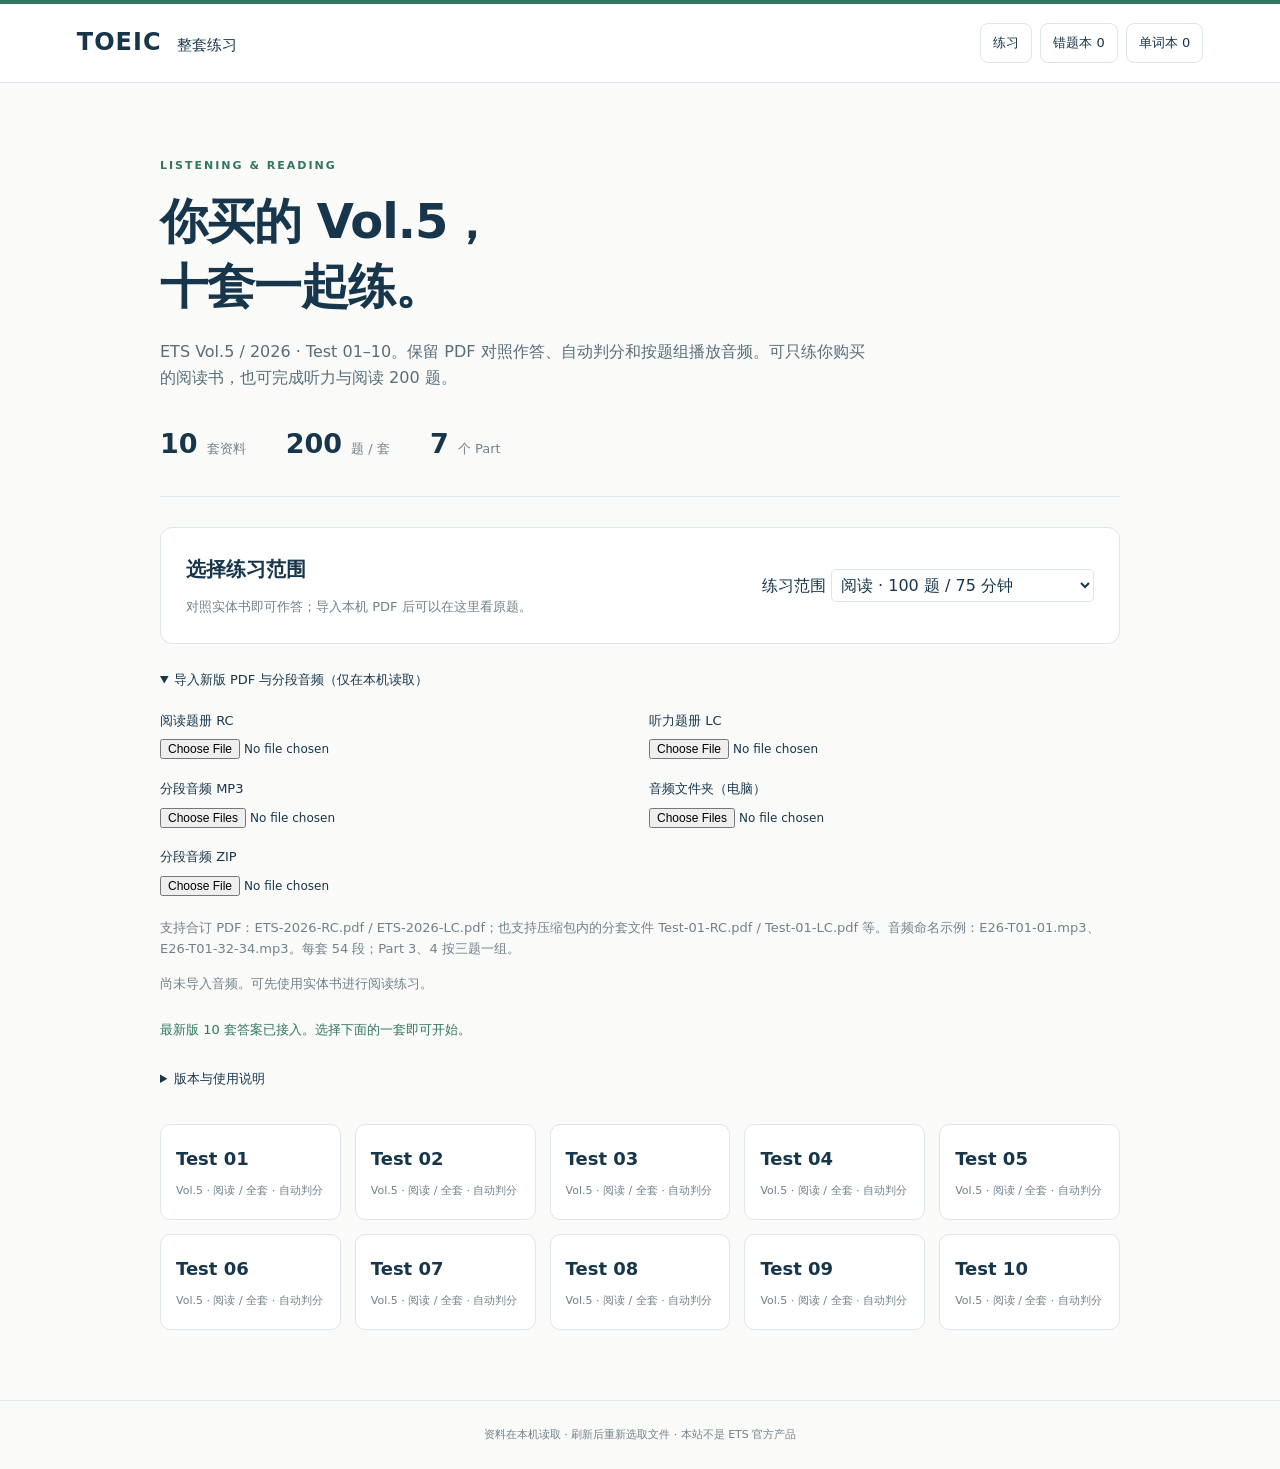
==== pdf.html @ 8743866d "Import original TOEIC Vol.5 practice site Co-Authored-By: Claude Opus 5.5 <noreply@anthropic.com>" ====
<!doctype html><html lang="zh-CN"><head><meta charset="utf-8"><meta name="viewport" content="width=device-width,initial-scale=1"><meta name="robots" content="noindex,nofollow"><title>托业 Vol.5 / 2026 · 十套练习</title><link rel="stylesheet" href="style.css"><link rel="stylesheet" href="notebooks.css"></head><body>
<header><a class="brand" href="#">TOEIC<span>整套练习</span></a><nav class="study-nav" aria-label="学习功能"><button id="nav-practice">练习</button><button id="nav-wrong">错题本 0</button><button id="nav-words">单词本 0</button></nav></header>
<main><p id="notebook-storage-status" class="notice warning notebook-banner" role="status"></p><section id="welcome"><div class="eyebrow">LISTENING & READING</div><h1>你买的 Vol.5，<br>十套一起练。</h1><p class="lead">ETS Vol.5 / 2026 · Test 01–10。保留 PDF 对照作答、自动判分和按题组播放音频。可只练你购买的阅读书，也可完成听力与阅读 200 题。</p><div class="facts"><span><strong>10</strong> 套资料</span><span><strong>200</strong> 题 / 套</span><span><strong>7</strong> 个 Part</span></div>
<div class="load-card"><div><h2>选择练习范围</h2><p>对照实体书即可作答；导入本机 PDF 后可以在这里看原题。</p></div><label>练习范围 <select id="practice-mode"><option value="RC">阅读 · 100 题 / 75 分钟</option><option value="FULL">听力＋阅读 · 200 题 / 120 分钟</option></select></label></div>
<details class="source-note import-note" open><summary>导入新版 PDF 与分段音频（仅在本机读取）</summary><div class="import-grid"><label>阅读题册 RC<input id="book-rc" type="file" accept=".pdf" aria-label="导入新版阅读 PDF"></label><label>听力题册 LC<input id="book-lc" type="file" accept=".pdf" aria-label="导入新版听力 PDF"></label><label>分段音频 MP3<input id="audio-import" type="file" accept=".mp3" multiple aria-label="导入分段 MP3"></label><label>音频文件夹（电脑）<input id="audio-folder" type="file" webkitdirectory multiple aria-label="导入音频文件夹"></label><label>分段音频 ZIP<input id="audio-zip" type="file" accept=".zip" aria-label="导入分段音频 ZIP"></label></div><p>支持合订 PDF：ETS-2026-RC.pdf / ETS-2026-LC.pdf；也支持压缩包内的分套文件 Test-01-RC.pdf / Test-01-LC.pdf 等。音频命名示例：E26-T01-01.mp3、E26-T01-32-34.mp3。每套 54 段；Part 3、4 按三题一组。</p><p id="audio-import-status" role="status">尚未导入音频。可先使用实体书进行阅读练习。</p></details>
<p id="load-status" role="status" class="notice">最新版 10 套答案已接入。选择下面的一套即可开始。</p>
<details class="source-note"><summary>版本与使用说明</summary><p>对应你照片中的 ETS 토익 정기시험 기출문제집 5 1000 RC，以及配套 LC。出版社出版日期：2025 年 12 月 15 日，市场称 2026 版。每套 LC 100 题＋RC 100 题。</p><p>答案从 2026 配套答案页整理；答案页二维码已核对到 YBM 官方“기출 5 LC / RC”课程。扫描件不含版权页，未逐页与出版社原稿比对。判分结果供学习核对。</p><p><a href="https://www.ybmbooks.com/book/book_view.asp?seq=2999" target="_blank" rel="noopener">YBM 阅读书与学习资料 ↗</a> · <a href="https://www.ybmbooks.com/book/book_view.asp?seq=2998" target="_blank" rel="noopener">YBM 听力书与配套音频 ↗</a></p><p>网站不存储或上传题册、音频；刷新后需重新选取文件。旧版 2023 文件不会自动匹配新版答案。</p></details><div id="test-list" class="test-list"></div></section>
<section id="practice" hidden><div class="session-head"><button id="back">← 套题目录</button><div><div class="eyebrow">ETS VOL.5 / 2026 · LISTENING & READING</div><h1 id="test-title">Test 01</h1></div><span id="clock" class="clock">120:00</span></div><div class="session-tools"><button id="start" class="primary">开始计时</button><button id="pause">暂停计时</button><button id="submit">交卷自动判分</button><label class="remember-label"><input id="remember-blanks" type="checkbox">把未答题也记入错题本</label><span id="answered">已答 0 / 200</span></div><p id="session-status" role="status" class="notice">对照题册作答。原答案在交卷后显示。</p>
<div class="workspace"><section class="paper"><div class="paper-head"><h2>原题册</h2><label>题册 <select id="pdf-section"><option value="RC">阅读 RC</option><option value="LC">听力 LC</option></select></label><a id="open-paper" target="_blank" rel="noopener">单独打开题册 ↗</a></div><p id="pdf-page-note" class="notice"></p><iframe id="paper-frame" title="当前套题题册"></iframe><p class="small">若手机不能显示内嵌 PDF，请点“单独打开题册”，再返回答题。</p><div class="audio-bar"><audio id="listening" hidden></audio><label>语速 <select id="rate"><option value="0.8">0.8×</option><option value="1" selected>1.0×</option><option value="1.15">1.15×</option></select></label></div><section class="segmented-audio"><h3>分段听力</h3><div class="segment-controls"><button id="play-question" class="primary" disabled>▶ 播放本题</button><button id="previous-segment" disabled>上一段</button><button id="next-segment" disabled>下一段</button><label><input id="segment-loop" type="checkbox">循环本段</label></div><audio id="segment-audio" controls preload="metadata" hidden aria-label="本题分段播放器"></audio><p id="segment-status" class="notice" role="status"></p><details><summary>按题号选择片段（Part 3、4按三题一组）</summary><div id="segment-list"></div></details></section></section>
<section class="answer-panel"><div id="parts" class="parts"></div><div class="question-head"><h2 id="question-label">第 1 题</h2><div class="note-actions"><button id="add-current-word">＋ 记单词</button><button id="mark" aria-pressed="false">标记难题</button></div></div><p class="small">题目与选项以左侧原题册及听力为准。</p><div id="choices" class="choices" role="group" aria-label="作答选项"></div><div class="question-nav"><button id="previous">← 上一题</button><button id="clear-answer">清除选择</button><button id="next">下一题 →</button></div><p id="question-feedback" class="notice"></p><div class="map-head"><h3>答题卡</h3><label><input id="marked-only" type="checkbox">只看标记</label></div><div class="map-legend"><span>空白：未答</span><span>绿点：已答</span><span>角标：标记</span></div><div id="question-map" class="question-map"></div></section></div>
<section id="review" class="review" hidden><div class="review-head"><div><div class="eyebrow">REVIEW</div><h2>成绩与错题</h2><p id="review-summary"></p><p id="saved-wrong-status" role="status" class="notice"></p><div id="part-scores" class="part-scores"></div><p id="section-scores"></p></div><button id="retry" class="primary">重做错题</button></div><p>交卷自动判分；错误与未答题会自动标记。显示原始正确题数及正确率，不换算官方托业分数。</p><div class="review-tools"><button id="show-key" hidden>查看原答案</button><button id="hide-key" hidden>隐藏答案</button></div><img id="key-image" alt="本套原答案图片" hidden><details id="manual-grade"><summary>未匹配答案？导入文本核对</summary><p class="small">粘贴 200 个 A/B/C/D（按题号顺序），或“1 B、2 D…”这样的编号答案。</p><textarea id="key-text" rows="5" aria-label="答案文本" placeholder="1 B&#10;2 D&#10;…"></textarea><button id="grade">按文本答案核对</button><p id="grade-status" role="status"></p></details></section>
</section><section id="study-library" hidden>
<div id="library-eyebrow" class="eyebrow">MY NOTEBOOKS</div><h1 id="library-title" class="notebook-title">把错过的，学会。</h1>
<p class="notebook-intro">交卷留下错题，读题积累单词。复习时回到原题，再听一遍、再做一次。</p>
<div class="notebook-tools"><button id="export-notebooks">导出学习备份</button><label class="file-button">导入学习备份<input id="import-notebooks" type="file" accept=".json,application/json" aria-label="导入学习备份"></label></div>
<p class="backup-help">错题和单词会保存在当前浏览器，刷新后仍在。换电脑前导出 JSON，在另一台电脑导入；重复导入会合并记录。尚未启用自动云同步。</p>
<p id="notebook-status" class="notice" role="status"></p>
<section id="wrong-library"><div class="notebook-filters"><label>套题 <select id="wrong-test-filter"><option value="0">全部套题</option><option value="1">Test 01</option><option value="2">Test 02</option><option value="3">Test 03</option><option value="4">Test 04</option><option value="5">Test 05</option><option value="6">Test 06</option><option value="7">Test 07</option><option value="8">Test 08</option><option value="9">Test 09</option><option value="10">Test 10</option></select></label><label>状态 <select id="wrong-status-filter"><option value="active">待复习</option><option value="mastered">已掌握</option><option value="all">全部</option></select></label><input id="wrong-search" type="search" placeholder="搜索题号、套题或笔记" aria-label="搜索错题"></div><p id="wrong-summary" class="notice"></p><div id="wrong-list"></div></section>
<section id="word-library" hidden><form id="word-form" class="word-form"><h2>记一个单词或短语</h2><div class="word-fields"><label>单词 / 短语<input id="word-term" required maxlength="120" autocomplete="off" placeholder="例如：reschedule"></label><label>中文释义<input id="word-meaning" maxlength="2000" placeholder="你在题目中遇到的意思"></label><label class="wide">例句<textarea id="word-example" rows="2" maxlength="3000" placeholder="记下原句或自己的例句"></textarea></label><label class="wide">笔记<textarea id="word-note" rows="2" maxlength="3000" placeholder="词根、搭配或容易混淆的词"></textarea></label><label>来源套题<select id="word-test"><option value="0">自选单词</option><option value="1">Test 01</option><option value="2">Test 02</option><option value="3">Test 03</option><option value="4">Test 04</option><option value="5">Test 05</option><option value="6">Test 06</option><option value="7">Test 07</option><option value="8">Test 08</option><option value="9">Test 09</option><option value="10">Test 10</option></select></label><label>来源题号（可选）<input id="word-question" type="number" min="1" max="200" placeholder="1–200"></label></div><div class="note-actions"><button id="word-save" type="submit" class="primary">加入单词本</button><button id="word-cancel" type="button" hidden>取消编辑</button></div></form>
<div class="notebook-filters"><input id="word-search" type="search" placeholder="搜索单词、释义或笔记" aria-label="搜索单词"><label>状态 <select id="word-status-filter"><option value="all">全部</option><option value="active">学习中</option><option value="mastered">已掌握</option></select></label><label><input id="word-hide-meanings" type="checkbox">遮住释义，自测</label></div><p id="word-summary" class="notice"></p><div id="word-list"></div></section></section></main><footer>资料在本机读取 · 刷新后重新选取文件 · 本站不是 ETS 官方产品</footer><script src="keys-ets2026.js"></script><script src="app-2026.js"></script><script src="notebooks.js"></script><script src="split-book-fingerprints.js"></script><script src="split-books.js"></script></body></html>
---- style.css ----
:root{--ink:#18364b;--green:#31765f;--muted:#71818b;--line:#dde6e9;--paper:#fafbf9;--orange:#a56d32}*{box-sizing:border-box}[hidden]{display:none!important}body{margin:0;background:var(--paper);font-family:system-ui,"Microsoft YaHei",sans-serif;color:var(--ink);line-height:1.65}button,input,select,textarea{font:inherit}button,a,input,select{touch-action:manipulation}a{color:var(--green);text-underline-offset:4px}button{border:1px solid var(--line);border-radius:8px;padding:9px 14px;background:white;color:var(--ink);cursor:pointer}button:hover{border-color:var(--green)}button:disabled{opacity:.4;cursor:default}button:focus-visible,a:focus-visible,input:focus-visible,select:focus-visible{outline:3px solid #8ab8a5;outline-offset:3px}.primary{background:var(--ink);color:white;border:1px solid var(--ink)}header{height:83px;border-top:4px solid var(--green);border-bottom:1px solid var(--line);background:white;display:flex;align-items:center;justify-content:space-between;padding:0 6vw}.brand{font-weight:750;font-size:24px;color:var(--ink);text-decoration:none;letter-spacing:1px}.brand span{font-weight:450;font-size:15px;margin-left:15px;letter-spacing:0}.quiet{color:var(--muted);font-size:13px}main{max-width:1380px;margin:0 auto;padding:50px 5vw 70px}#welcome{max-width:960px;margin:0 auto}.eyebrow{font-size:11px;letter-spacing:2px;color:var(--green);font-weight:700}h1{font-size:clamp(30px,4vw,48px);line-height:1.35;margin:14px 0 20px;font-weight:650;letter-spacing:-1px}h2{font-size:20px;margin:0 0 10px;font-weight:600}h3{font-size:15px;font-weight:600}.lead{font-size:16px;color:#586d78;max-width:720px;margin:0}.facts{display:flex;gap:40px;border-bottom:1px solid var(--line);padding:30px 0;margin-bottom:30px}.facts span{font-size:13px;color:var(--muted)}.facts strong{font-size:27px;font-weight:550;color:var(--ink);margin-right:5px}.load-card{display:flex;gap:25px;align-items:center;justify-content:space-between;border:1px solid var(--line);padding:25px;background:white;border-radius:12px}.load-card p{margin:0;color:var(--muted);font-size:13px}.load-card b{font-weight:500;color:var(--ink)}.file-button{white-space:nowrap;padding:12px 18px;border-radius:8px;cursor:pointer}.file-button input{position:absolute;width:1px;height:1px;overflow:hidden;clip-path:inset(50%)}.file-button:focus-within{outline:3px solid #8ab8a5;outline-offset:3px}.notice{color:var(--green);font-size:13px;min-height:24px}.source-note{font-size:13px;color:var(--muted);margin:25px 0}.source-note summary{cursor:pointer;color:var(--ink)}.test-list{display:grid;grid-template-columns:repeat(5,1fr);gap:14px;margin-top:35px}.test-card{text-align:left;background:white;border:1px solid var(--line);border-radius:10px;padding:19px 15px}.test-card strong{display:block;font-size:18px;font-weight:550}.test-card span{display:block;font-size:11px;color:var(--muted);margin-top:8px}.session-head{display:flex;align-items:center;gap:25px}.session-head h1{font-size:29px;margin:4px 0}.clock{font-variant-numeric:tabular-nums;font-size:27px;margin-left:auto}.session-tools{display:flex;align-items:center;gap:10px;flex-wrap:wrap;margin:22px 0 10px}.session-tools span{font-size:13px;color:var(--muted);margin-left:auto}.workspace{display:grid;grid-template-columns:minmax(0,1.5fr) minmax(320px,1fr);gap:25px;margin-top:25px}.paper,.answer-panel{min-width:0;background:white;border:1px solid var(--line);border-radius:10px;padding:18px}.paper-head{display:flex;justify-content:space-between;align-items:center;margin-bottom:12px}.paper-head h2{font-size:16px;margin:0}.paper-head a{font-size:12px}iframe{width:100%;height:660px;border:1px solid var(--line);background:#eee}.small{font-size:12px;color:var(--muted)}.audio-bar{display:flex;gap:8px;align-items:center;flex-wrap:wrap;border-top:1px solid var(--line);padding-top:15px;font-size:12px}.audio-bar audio{width:100%;height:40px}.audio-bar label{display:flex;gap:8px;align-items:center}select{padding:5px;border:1px solid var(--line);border-radius:5px;background:white;color:var(--ink)}.parts{display:flex;gap:5px;flex-wrap:wrap;padding-bottom:20px;border-bottom:1px solid var(--line)}.parts button{font-size:11px;padding:7px 9px}.parts button.selected{background:var(--green);color:white;border-color:var(--green)}.question-head{display:flex;align-items:center;justify-content:space-between;gap:10px;margin:20px 0 8px}.question-head h2{margin:0;font-size:21px}.question-head button{font-size:12px}.question-head button[aria-pressed=true]{color:var(--orange);border-color:var(--orange)}.choices{display:grid;grid-template-columns:repeat(4,1fr);gap:10px;margin:23px 0}.choices button{padding:17px;font-size:18px}.choices button[aria-pressed=true]{background:var(--green);color:white;border-color:var(--green)}.question-nav{display:flex;gap:8px;justify-content:space-between}.question-nav button{font-size:11px;padding:8px}.map-head{display:flex;align-items:center;justify-content:space-between;margin-top:22px}.map-head h3{margin:0}.map-head label{font-size:12px}.map-legend{display:flex;gap:12px;color:var(--muted);font-size:10px;margin:10px 0}.question-map{display:grid;grid-template-columns:repeat(10,1fr);gap:5px;max-height:390px;overflow-y:auto;padding:3px}.question-map button{font-size:10px;min-width:0;padding:6px 0;position:relative;font-variant-numeric:tabular-nums}.question-map button.current{border:2px solid var(--ink);padding:5px 0}.question-map button.answered{color:var(--green);background:#eef6f0}.question-map button.marked:after{content:"";width:5px;height:5px;background:var(--orange);border-radius:50%;position:absolute;right:2px;top:2px}.question-map button.wrong{border-color:#b15a51;color:#a3453c;background:#fff3f1}.question-map button.correct{border-color:var(--green)}.review{border-top:1px solid var(--line);margin-top:35px;padding-top:28px}.review-head{display:flex;gap:20px;align-items:center;justify-content:space-between}.review p{color:var(--muted);font-size:13px}.review-tools{display:flex;gap:10px;margin:18px 0}.review img{display:block;max-width:100%;width:900px;border:1px solid var(--line)}.review details{margin-top:25px;font-size:13px}.review textarea{display:block;width:100%;max-width:700px;padding:10px;margin:10px 0;border:1px solid var(--line);border-radius:7px}.warning{color:#a3453c!important}footer{text-align:center;border-top:1px solid var(--line);padding:25px;font-size:11px;color:var(--muted)}@media(max-width:900px){.workspace{grid-template-columns:1fr}.question-map{max-height:260px}.test-list{grid-template-columns:repeat(3,1fr)}iframe{height:520px}}@media(max-width:540px){header{padding:0 20px;height:70px}.brand{font-size:20px}.brand span{font-size:12px;margin-left:8px}.quiet{display:none}main{padding:30px 18px 45px}.facts{gap:23px}.facts strong{font-size:23px}.load-card{display:block;padding:20px}.file-button{display:inline-block;margin-top:18px}.test-list{grid-template-columns:repeat(2,1fr);gap:10px}.session-head{gap:12px;flex-wrap:wrap}.session-head>button{width:100%;text-align:left;border:0;background:none;padding:0}.session-head .eyebrow{font-size:9px}.session-head h1{font-size:25px}.clock{font-size:22px}.session-tools button{font-size:12px;padding:8px 10px}.session-tools span{width:100%;margin:0}.paper,.answer-panel{padding:14px}.review-head{display:block}.review-head button{margin-top:10px}iframe{height:460px}}

.choices button.correct{border-color:var(--green);background:#e9f5ee;color:var(--green)}.choices button.wrong{border-color:#a3453c;background:#fff0ee;color:#a3453c}.choices button:disabled{opacity:1}.part-scores{display:flex;gap:8px;flex-wrap:wrap;margin:14px 0}.part-scores div{background:#eef4f2;border-radius:6px;padding:8px 12px;font-size:12px}.answer-panel{align-self:start}@media(min-width:941px){.answer-panel{position:sticky;top:15px}}

.segmented-audio{border-top:1px solid var(--line);margin-top:20px;padding-top:18px}.segment-controls{display:flex;align-items:center;gap:7px;flex-wrap:wrap}.segment-controls button{font-size:12px;padding:8px 11px}.segment-controls label{font-size:12px}.segment-group{margin-top:16px}.segment-group h3{margin:8px 0}.segment-buttons{display:flex;flex-wrap:wrap;gap:6px}.segment-buttons button{font-size:12px;padding:7px 11px}.segment-buttons button.selected{background:var(--green);color:white;border-color:var(--green)}.segmented-audio details{color:var(--ink)}

#segment-audio{width:100%;height:42px;margin-top:12px}

.import-grid{display:grid;grid-template-columns:1fr 1fr;gap:18px;margin:20px 0}.import-grid label{display:block;color:var(--ink)}.import-grid input{display:block;max-width:100%;font-size:12px;margin-top:8px}.paper-head{flex-wrap:wrap;gap:12px}#segment-list{display:flex;flex-wrap:wrap;gap:6px;margin-top:15px}#segment-list button{font-size:12px;padding:7px 10px}@media(max-width:540px){.import-grid{grid-template-columns:1fr}.load-card select{max-width:100%;margin-top:12px}}
---- notebooks.css ----
.study-nav{display:flex;gap:8px;flex-wrap:wrap}.study-nav button{font-size:13px;padding:8px 12px}.notebook-banner{margin:0}.notebook-title{margin-bottom:12px}.notebook-intro{font-size:14px;color:var(--muted);max-width:780px}.notebook-tools{display:flex;align-items:center;gap:10px;flex-wrap:wrap;border-bottom:1px solid var(--line);padding:18px 0 24px;margin-bottom:28px}.notebook-tools button,.notebook-tools label{font-size:13px}.notebook-tools .file-button{background:#fff;border:1px solid var(--line);padding:8px 12px;color:var(--ink)}.notebook-filters{display:flex;gap:12px;align-items:center;flex-wrap:wrap;margin:20px 0}.notebook-filters label{font-size:13px}.notebook-filters input[type=search]{min-width:200px;flex:1}.notebook-filters input,.word-form input,.word-form textarea,.note-card textarea{font:inherit;border:1px solid var(--line);border-radius:7px;padding:10px 12px;color:var(--ink);background:#fff;max-width:100%;min-width:0}.word-form{border:1px solid var(--line);background:white;border-radius:12px;padding:24px;margin:22px 0}.word-form h2{color:#31765f}.word-fields{display:grid;grid-template-columns:1fr 1fr;gap:16px}.word-fields label{display:flex;flex-direction:column;gap:6px;font-size:13px}.word-fields .wide{grid-column:1/-1}.word-fields textarea{resize:vertical}.word-fields select{height:43px}.note-actions{display:flex;gap:8px;flex-wrap:wrap;margin-top:14px}.note-actions button{font-size:12px;padding:7px 11px}.notebook-group-head{display:flex;align-items:center;justify-content:space-between;gap:12px;margin:30px 0 12px}.notebook-group-head h2{margin:0}.notebook-group-head button{font-size:12px}.note-card{padding:20px;background:#fff;border:1px solid var(--line);border-radius:10px;margin:12px 0}.note-card-head{display:flex;align-items:center;gap:12px;justify-content:space-between}.note-card-head h3{font-size:18px;margin:0;overflow-wrap:anywhere}.note-badge{color:var(--green);font-size:11px;white-space:nowrap}.note-meta{font-size:12px;color:var(--muted);white-space:pre-wrap;overflow-wrap:anywhere}.note-card textarea{width:100%;font-size:13px;resize:vertical}.word-meaning{white-space:pre-wrap;color:var(--ink)}.word-example{border-left:2px solid #cbded5;padding-left:12px;white-space:pre-wrap;overflow-wrap:anywhere}.empty-note{font-size:14px;color:var(--muted);padding:30px 0}.remember-label{font-size:12px;display:flex;align-items:center;gap:5px}#study-library{max-width:960px;margin:0 auto}#wrong-library h2{color:#a56d32}#word-list{display:grid;grid-template-columns:1fr 1fr;gap:14px}#word-list .note-card{margin:0}#word-list .empty-note{grid-column:1/-1}.backup-help{font-size:12px;color:var(--muted);margin:0 0 20px}@media(max-width:720px){header{height:auto;min-height:83px;gap:14px;flex-wrap:wrap;padding-top:15px;padding-bottom:15px}.study-nav{width:100%}.study-nav button{flex:1}.word-fields{grid-template-columns:1fr}.word-fields .wide{grid-column:auto}#word-list{grid-template-columns:1fr}.word-form{padding:18px}.notebook-filters input[type=search]{width:100%;min-width:0}.notebook-filters{align-items:flex-start}.note-card{padding:16px}.notebook-tools .file-button{margin-top:0}}
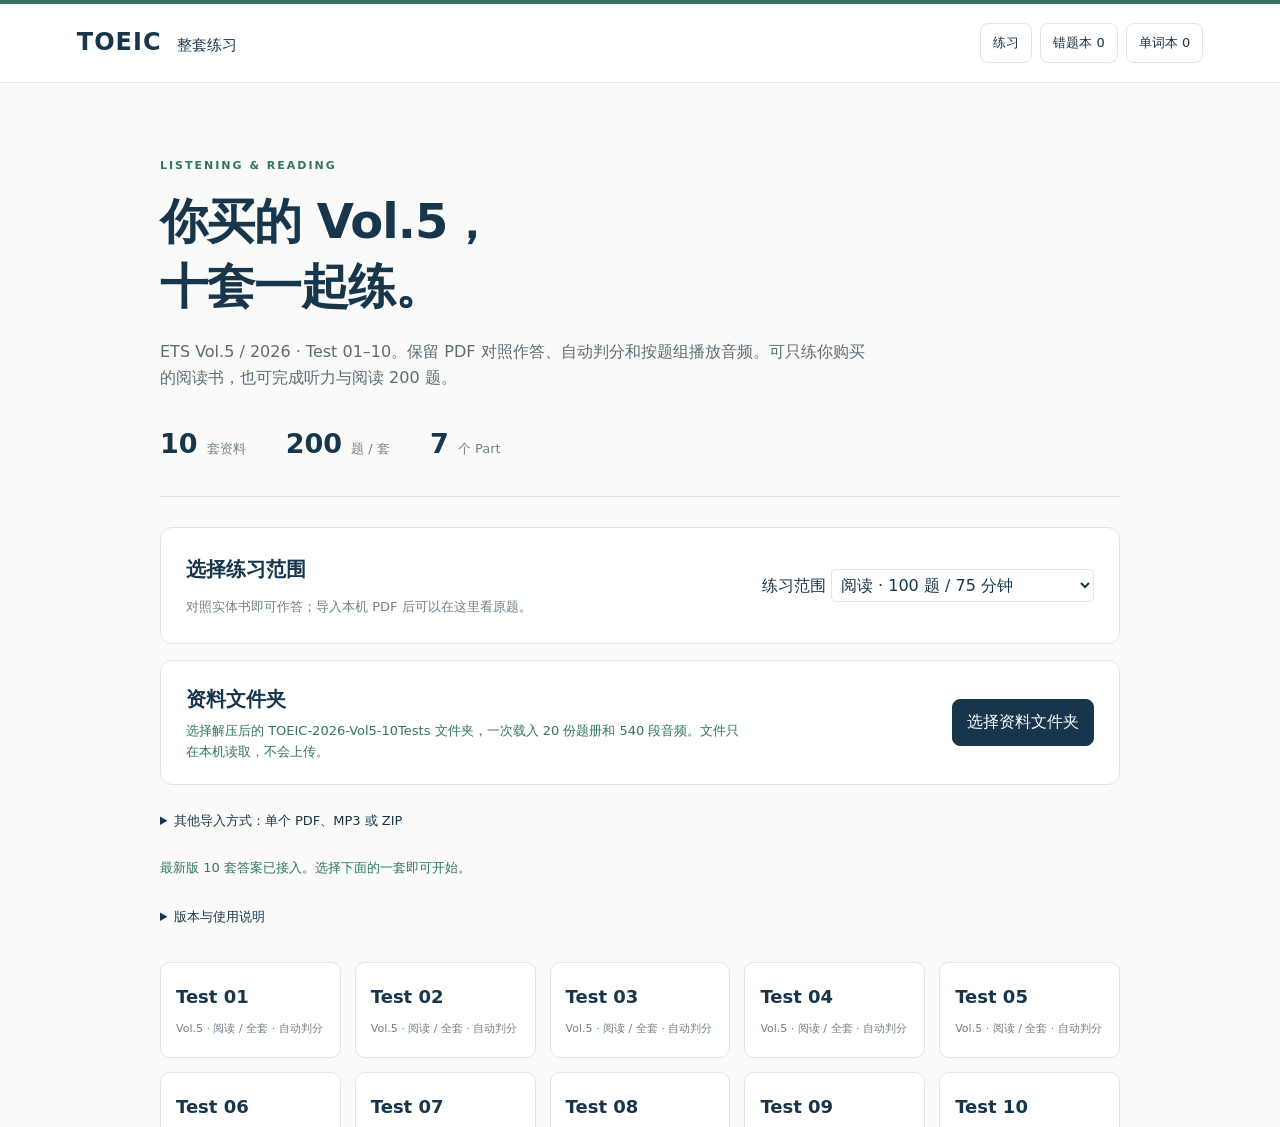
==== commit 3d1f72b8: "Load whole materials folder, autosave progress, score history, shortcuts - 选择资料文件夹一次载入20份题册和540段音频；C" ====
--- a/pdf.html
+++ b/pdf.html
@@ -1,20 +1 @@
-<!doctype html><html lang="zh-CN"><head><meta charset="utf-8"><meta name="viewport" content="width=device-width,initial-scale=1"><meta name="robots" content="noindex,nofollow"><title>托业 Vol.5 / 2026 · 十套练习</title><link rel="stylesheet" href="style.css"><link rel="stylesheet" href="notebooks.css"></head><body>
-<header><a class="brand" href="#">TOEIC<span>整套练习</span></a><nav class="study-nav" aria-label="学习功能"><button id="nav-practice">练习</button><button id="nav-wrong">错题本 0</button><button id="nav-words">单词本 0</button></nav></header>
-<main><p id="notebook-storage-status" class="notice warning notebook-banner" role="status"></p><section id="welcome"><div class="eyebrow">LISTENING & READING</div><h1>你买的 Vol.5，<br>十套一起练。</h1><p class="lead">ETS Vol.5 / 2026 · Test 01–10。保留 PDF 对照作答、自动判分和按题组播放音频。可只练你购买的阅读书，也可完成听力与阅读 200 题。</p><div class="facts"><span><strong>10</strong> 套资料</span><span><strong>200</strong> 题 / 套</span><span><strong>7</strong> 个 Part</span></div>
-<div class="load-card"><div><h2>选择练习范围</h2><p>对照实体书即可作答；导入本机 PDF 后可以在这里看原题。</p></div><label>练习范围 <select id="practice-mode"><option value="RC">阅读 · 100 题 / 75 分钟</option><option value="FULL">听力＋阅读 · 200 题 / 120 分钟</option></select></label></div>
-<details class="source-note import-note" open><summary>导入新版 PDF 与分段音频（仅在本机读取）</summary><div class="import-grid"><label>阅读题册 RC<input id="book-rc" type="file" accept=".pdf" aria-label="导入新版阅读 PDF"></label><label>听力题册 LC<input id="book-lc" type="file" accept=".pdf" aria-label="导入新版听力 PDF"></label><label>分段音频 MP3<input id="audio-import" type="file" accept=".mp3" multiple aria-label="导入分段 MP3"></label><label>音频文件夹（电脑）<input id="audio-folder" type="file" webkitdirectory multiple aria-label="导入音频文件夹"></label><label>分段音频 ZIP<input id="audio-zip" type="file" accept=".zip" aria-label="导入分段音频 ZIP"></label></div><p>支持合订 PDF：ETS-2026-RC.pdf / ETS-2026-LC.pdf；也支持压缩包内的分套文件 Test-01-RC.pdf / Test-01-LC.pdf 等。音频命名示例：E26-T01-01.mp3、E26-T01-32-34.mp3。每套 54 段；Part 3、4 按三题一组。</p><p id="audio-import-status" role="status">尚未导入音频。可先使用实体书进行阅读练习。</p></details>
-<p id="load-status" role="status" class="notice">最新版 10 套答案已接入。选择下面的一套即可开始。</p>
-<details class="source-note"><summary>版本与使用说明</summary><p>对应你照片中的 ETS 토익 정기시험 기출문제집 5 1000 RC，以及配套 LC。出版社出版日期：2025 年 12 月 15 日，市场称 2026 版。每套 LC 100 题＋RC 100 题。</p><p>答案从 2026 配套答案页整理；答案页二维码已核对到 YBM 官方“기출 5 LC / RC”课程。扫描件不含版权页，未逐页与出版社原稿比对。判分结果供学习核对。</p><p><a href="https://www.ybmbooks.com/book/book_view.asp?seq=2999" target="_blank" rel="noopener">YBM 阅读书与学习资料 ↗</a> · <a href="https://www.ybmbooks.com/book/book_view.asp?seq=2998" target="_blank" rel="noopener">YBM 听力书与配套音频 ↗</a></p><p>网站不存储或上传题册、音频；刷新后需重新选取文件。旧版 2023 文件不会自动匹配新版答案。</p></details><div id="test-list" class="test-list"></div></section>
-<section id="practice" hidden><div class="session-head"><button id="back">← 套题目录</button><div><div class="eyebrow">ETS VOL.5 / 2026 · LISTENING & READING</div><h1 id="test-title">Test 01</h1></div><span id="clock" class="clock">120:00</span></div><div class="session-tools"><button id="start" class="primary">开始计时</button><button id="pause">暂停计时</button><button id="submit">交卷自动判分</button><label class="remember-label"><input id="remember-blanks" type="checkbox">把未答题也记入错题本</label><span id="answered">已答 0 / 200</span></div><p id="session-status" role="status" class="notice">对照题册作答。原答案在交卷后显示。</p>
-<div class="workspace"><section class="paper"><div class="paper-head"><h2>原题册</h2><label>题册 <select id="pdf-section"><option value="RC">阅读 RC</option><option value="LC">听力 LC</option></select></label><a id="open-paper" target="_blank" rel="noopener">单独打开题册 ↗</a></div><p id="pdf-page-note" class="notice"></p><iframe id="paper-frame" title="当前套题题册"></iframe><p class="small">若手机不能显示内嵌 PDF，请点“单独打开题册”，再返回答题。</p><div class="audio-bar"><audio id="listening" hidden></audio><label>语速 <select id="rate"><option value="0.8">0.8×</option><option value="1" selected>1.0×</option><option value="1.15">1.15×</option></select></label></div><section class="segmented-audio"><h3>分段听力</h3><div class="segment-controls"><button id="play-question" class="primary" disabled>▶ 播放本题</button><button id="previous-segment" disabled>上一段</button><button id="next-segment" disabled>下一段</button><label><input id="segment-loop" type="checkbox">循环本段</label></div><audio id="segment-audio" controls preload="metadata" hidden aria-label="本题分段播放器"></audio><p id="segment-status" class="notice" role="status"></p><details><summary>按题号选择片段（Part 3、4按三题一组）</summary><div id="segment-list"></div></details></section></section>
-<section class="answer-panel"><div id="parts" class="parts"></div><div class="question-head"><h2 id="question-label">第 1 题</h2><div class="note-actions"><button id="add-current-word">＋ 记单词</button><button id="mark" aria-pressed="false">标记难题</button></div></div><p class="small">题目与选项以左侧原题册及听力为准。</p><div id="choices" class="choices" role="group" aria-label="作答选项"></div><div class="question-nav"><button id="previous">← 上一题</button><button id="clear-answer">清除选择</button><button id="next">下一题 →</button></div><p id="question-feedback" class="notice"></p><div class="map-head"><h3>答题卡</h3><label><input id="marked-only" type="checkbox">只看标记</label></div><div class="map-legend"><span>空白：未答</span><span>绿点：已答</span><span>角标：标记</span></div><div id="question-map" class="question-map"></div></section></div>
-<section id="review" class="review" hidden><div class="review-head"><div><div class="eyebrow">REVIEW</div><h2>成绩与错题</h2><p id="review-summary"></p><p id="saved-wrong-status" role="status" class="notice"></p><div id="part-scores" class="part-scores"></div><p id="section-scores"></p></div><button id="retry" class="primary">重做错题</button></div><p>交卷自动判分；错误与未答题会自动标记。显示原始正确题数及正确率，不换算官方托业分数。</p><div class="review-tools"><button id="show-key" hidden>查看原答案</button><button id="hide-key" hidden>隐藏答案</button></div><img id="key-image" alt="本套原答案图片" hidden><details id="manual-grade"><summary>未匹配答案？导入文本核对</summary><p class="small">粘贴 200 个 A/B/C/D（按题号顺序），或“1 B、2 D…”这样的编号答案。</p><textarea id="key-text" rows="5" aria-label="答案文本" placeholder="1 B&#10;2 D&#10;…"></textarea><button id="grade">按文本答案核对</button><p id="grade-status" role="status"></p></details></section>
-</section><section id="study-library" hidden>
-<div id="library-eyebrow" class="eyebrow">MY NOTEBOOKS</div><h1 id="library-title" class="notebook-title">把错过的，学会。</h1>
-<p class="notebook-intro">交卷留下错题，读题积累单词。复习时回到原题，再听一遍、再做一次。</p>
-<div class="notebook-tools"><button id="export-notebooks">导出学习备份</button><label class="file-button">导入学习备份<input id="import-notebooks" type="file" accept=".json,application/json" aria-label="导入学习备份"></label></div>
-<p class="backup-help">错题和单词会保存在当前浏览器，刷新后仍在。换电脑前导出 JSON，在另一台电脑导入；重复导入会合并记录。尚未启用自动云同步。</p>
-<p id="notebook-status" class="notice" role="status"></p>
-<section id="wrong-library"><div class="notebook-filters"><label>套题 <select id="wrong-test-filter"><option value="0">全部套题</option><option value="1">Test 01</option><option value="2">Test 02</option><option value="3">Test 03</option><option value="4">Test 04</option><option value="5">Test 05</option><option value="6">Test 06</option><option value="7">Test 07</option><option value="8">Test 08</option><option value="9">Test 09</option><option value="10">Test 10</option></select></label><label>状态 <select id="wrong-status-filter"><option value="active">待复习</option><option value="mastered">已掌握</option><option value="all">全部</option></select></label><input id="wrong-search" type="search" placeholder="搜索题号、套题或笔记" aria-label="搜索错题"></div><p id="wrong-summary" class="notice"></p><div id="wrong-list"></div></section>
-<section id="word-library" hidden><form id="word-form" class="word-form"><h2>记一个单词或短语</h2><div class="word-fields"><label>单词 / 短语<input id="word-term" required maxlength="120" autocomplete="off" placeholder="例如：reschedule"></label><label>中文释义<input id="word-meaning" maxlength="2000" placeholder="你在题目中遇到的意思"></label><label class="wide">例句<textarea id="word-example" rows="2" maxlength="3000" placeholder="记下原句或自己的例句"></textarea></label><label class="wide">笔记<textarea id="word-note" rows="2" maxlength="3000" placeholder="词根、搭配或容易混淆的词"></textarea></label><label>来源套题<select id="word-test"><option value="0">自选单词</option><option value="1">Test 01</option><option value="2">Test 02</option><option value="3">Test 03</option><option value="4">Test 04</option><option value="5">Test 05</option><option value="6">Test 06</option><option value="7">Test 07</option><option value="8">Test 08</option><option value="9">Test 09</option><option value="10">Test 10</option></select></label><label>来源题号（可选）<input id="word-question" type="number" min="1" max="200" placeholder="1–200"></label></div><div class="note-actions"><button id="word-save" type="submit" class="primary">加入单词本</button><button id="word-cancel" type="button" hidden>取消编辑</button></div></form>
-<div class="notebook-filters"><input id="word-search" type="search" placeholder="搜索单词、释义或笔记" aria-label="搜索单词"><label>状态 <select id="word-status-filter"><option value="all">全部</option><option value="active">学习中</option><option value="mastered">已掌握</option></select></label><label><input id="word-hide-meanings" type="checkbox">遮住释义，自测</label></div><p id="word-summary" class="notice"></p><div id="word-list"></div></section></section></main><footer>资料在本机读取 · 刷新后重新选取文件 · 本站不是 ETS 官方产品</footer><script src="keys-ets2026.js"></script><script src="app-2026.js"></script><script src="notebooks.js"></script><script src="split-book-fingerprints.js"></script><script src="split-books.js"></script></body></html>
+<!doctype html><html lang="zh-CN"><head><meta charset="utf-8"><meta name="robots" content="noindex,nofollow"><meta http-equiv="refresh" content="0;url=./"><title>托业 Vol.5 / 2026</title><link rel="canonical" href="./"></head><body><p>页面已合并到 <a href="./">首页</a>。</p></body></html>
